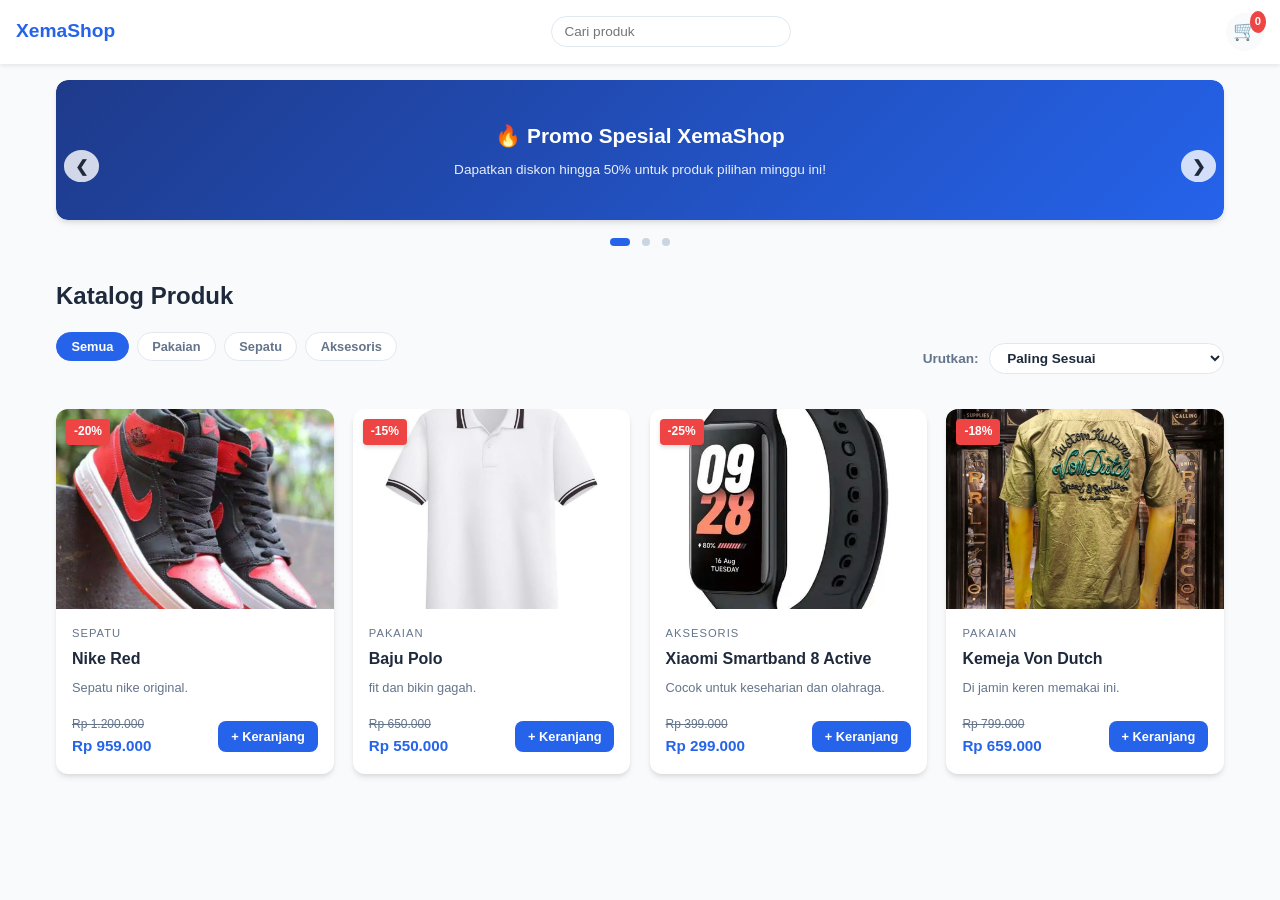
==== checkout/checkout.html @ 9ee4efa6 "fix: kunci max-width select dan form-section mobile" ====
<!DOCTYPE html>
<html lang="id">
<head>
  <meta charset="UTF-8">
  <meta name="viewport" content="width=device-width, initial-scale=1.0">
  <title>Checkout - XemaShop</title>
  <link rel="stylesheet" href="checkout.css?v=99">
</head>
<body>

  <!-- HEADER SIMPLE -->
  <header class="checkout-header">
    <h1 class="logo">XemaShop</h1>
  </header>

  <main class="container">
    
    <!-- TOMBOL KEMBALI DI PINGGIR KIRI -->
    <div style="text-align: left;">
      <a href="../halaman utama/halaman utama.html" class="back-btn">← Kembali ke Beranda</a>
    </div>

    <!-- JUDUL HALAMAN -->
    <h1 class="page-title">Tujuan pengiriman</h1>

    <div class="checkout-container">
      
      <!-- FORM INPUT DATA PEMBELI -->
      <div class="form-section">
        <form id="checkout-form">
          <div class="form-group">
            <label for="nama">Nama Penerima</label>
            <input type="text" id="nama" placeholder="Masukkan nama lengkap" required>
          </div>

          <div class="form-group">
            <label for="phone">Nomor WhatsApp</label>
            <input type="tel" id="phone" placeholder="Contoh: 08123456789" required>
          </div>

          <div class="form-group">
            <label for="alamat">Alamat Pengiriman</label>
            <textarea id="alamat" rows="3" placeholder="Jl. Raya No. 123, Kota, Provinsi" required></textarea>
          </div>

          <!-- INPUT JASA PENGIRIMAN (ONGKIR) -->
          <div class="form-group">
            <label for="courier">Jasa Pengiriman (Ongkir)</label>
            <select id="courier" required>
              <option value="J&T Express|10000">J&T Express (Reguler) - Rp 10.000</option>
              <option value="JNE Reguler|12000">JNE Reguler - Rp 12.000</option>
              <option value="SiCepat Halu|8000">SiCepat Halu (Hemat) - Rp 8.000</option>
              <option value="GoSend Instant|25000">GoSend Instant - Rp 25.000</option>
            </select>
          </div>

          <div class="form-group">
            <label for="payment">Metode Pembayaran</label>
            <select id="payment" required>
              <option value="Transfer Bank (BCA)">Transfer Bank (BCA)</option>
              <option value="Transfer Bank (Mandiri)">Transfer Bank (Mandiri)</option>
              <option value="E-Wallet (Gopay/OVO/Dana)">E-Wallet (Gopay/OVO/Dana)</option>
              <option value="COD (Bayar di Tempat)">COD (Bayar di Tempat)</option>
            </select>
          </div>

          <button type="submit" class="checkout-btn">Konfirmasi & Bayar Sekarang</button>
        </form>
      </div>

      <!-- RINGKASAN PESANAN -->
      <div class="summary-section">
        <h2>Ringkasan Pesanan</h2>
        <div id="checkout-items-list">
          <!-- Disuntikkan JS -->
        </div>

        <!-- INPUT KODE VOUCHER -->
        <div style="margin-top: 1rem;">
          <label style="display: block; font-size: 0.85rem; font-weight: 600; color: #1e293b; margin-bottom: 0.35rem;">Kode Promo / Voucher</label>
          <div style="display: flex; gap: 0.5rem;">
            <input type="text" id="voucher-input" placeholder="Masukkan kode" style="flex: 1; padding: 0.5rem 0.75rem; border: 1px solid #e2e8f0; border-radius: 8px; font-size: 0.85rem; outline: none; background: #f8fafc;">
            <button type="button" id="apply-voucher-btn" style="padding: 0.5rem 0.9rem; background-color: #2563eb; color: white; border: none; border-radius: 8px; font-weight: 600; font-size: 0.85rem; cursor: pointer;">Gunakan</button>
          </div>
          <p id="voucher-message" style="font-size: 0.8rem; margin-top: 0.3rem; display: none;"></p>
        </div>
        
        <hr class="summary-divider">

        <!-- RINCIAN HARGA TRANSPARAN -->
        <div style="display: flex; justify-content: space-between; margin-bottom: 0.4rem; font-size: 0.9rem; color: #64748b;">
          <span>Subtotal Produk:</span>
          <span id="checkout-subtotal">Rp 0</span>
        </div>

        <div style="display: flex; justify-content: space-between; margin-bottom: 0.4rem; font-size: 0.9rem; color: #64748b;">
          <span id="courier-label-display">Ongkir Pengiriman:</span>
          <span id="checkout-ongkir">Rp 0</span>
        </div>

        <!-- BARIS DISKON VOUCHER -->
        <div id="discount-row" style="display: none; justify-content: space-between; margin-bottom: 0.8rem; font-size: 0.9rem; color: #10b981; font-weight: 600;">
          <span>Diskon Voucher:</span>
          <span id="checkout-discount">-Rp 0</span>
        </div>

        <hr class="summary-divider" style="margin-top: 0;">

        <div class="summary-total">
          <span>Total Pembayaran:</span>
          <span id="checkout-total-price" class="total-amount">Rp 0</span>
        </div>
      </div>

    </div>
  </main>

  <!-- MODAL RECEIPT / NOTA -->
  <div class="modal-overlay" id="receipt-modal">
    <div class="receipt-card">
      <h2>Transaksi Berhasil!</h2>
      <p style="color: #64748b; font-size: 0.88rem; margin-bottom: 1rem;">Terima kasih telah berbelanja di <strong>XemaShop</strong>.</p>
      
      <div id="receipt-details" style="text-align: left; background: #f8fafc; padding: 1rem; border-radius: 8px; margin-bottom: 1rem; font-size: 0.85rem;">
        <!-- Detail Nota Disuntikkan via JS -->
      </div>
      
      <a id="wa-btn" href="#" target="_blank" class="checkout-btn" style="display: block; text-decoration: none; background-color: #25d366; margin-bottom: 0.6rem; text-align: center;">
        Konfirmasi via WhatsApp
      </a>

      <button class="checkout-btn" style="background-color: #64748b; width: 100%;" onclick="finishOrder()">Kembali ke Halaman Utama</button>
    </div>
  </div>

  <script src="checkout.js"></script>
</body>
</html>
---- checkout/checkout.css ----
/* ======================================================
   STYLESHEET CHECKOUT (FIX MOBILE LAYOUT 100% PRESISI)
   ====================================================== */

* {
  margin: 0;
  padding: 0;
  box-sizing: border-box;
  font-family: 'Segoe UI', Tahoma, Geneva, Verdana, sans-serif;
}

:root {
  --primary-color: #2563eb;
  --primary-hover: #1d4ed8;
  --bg-color: #f8fafc;
  --card-bg: #ffffff;
  --text-dark: #1e293b;
  --text-muted: #64748b;
  --accent-red: #ef4444;
  --accent-green: #10b981;
  --border-color: #e2e8f0;
  --shadow: 0 4px 6px -1px rgba(0, 0, 0, 0.1), 0 2px 4px -1px rgba(0, 0, 0, 0.06);
  --shadow-hover: 0 10px 15px -3px rgba(0, 0, 0, 0.1), 0 4px 6px -2px rgba(0, 0, 0, 0.05);
}

html, body {
  width: 100%;
  max-width: 100%;
  overflow-x: hidden; /* Mencegah layar HP bergeser ke kanan */
}

body {
  background-color: var(--bg-color);
  color: var(--text-dark);
  line-height: 1.6;
  min-height: 100vh;
}

/* HEADER CHECKOUT */
.checkout-header {
  position: sticky;
  top: 0;
  background-color: var(--card-bg);
  box-shadow: 0 2px 4px rgba(0,0,0,0.08);
  display: flex;
  justify-content: space-between;
  align-items: center;
  padding: 0.8rem 1rem;
  z-index: 100;
  width: 100%;
}

.logo {
  color: var(--primary-color);
  font-size: 1.3rem;
  font-weight: 700;
  letter-spacing: -0.5px;
}

/* MAIN CONTAINER (PRESISI DITENGAHKAN) */
.container {
  width: 100%;
  max-width: 1000px;
  margin: 1rem auto;
  padding: 0 0.8rem;
}

.page-title {
  text-align: center;
  margin: 0.8rem 0 1rem 0;
  font-size: 1.4rem;
  font-weight: 700;
  color: var(--text-dark);
}

/* GRID CONTAINER CHECKOUT */
.checkout-container {
  width: 100%;
  margin: 0 auto;
  display: grid;
  grid-template-columns: 1fr 360px;
  gap: 1.2rem;
}

.form-section,
.summary-section {
  background-color: var(--card-bg);
  border-radius: 12px;
  padding: 1.2rem;
  box-shadow: var(--shadow);
  border: 1px solid var(--border-color);
  width: 100%;
  box-sizing: border-box;
}

.form-section h2,
.summary-section h2 {
  font-size: 1.1rem;
  font-weight: 600;
  color: var(--text-dark);
  margin-bottom: 1rem;
}

.form-group {
  margin-bottom: 0.9rem;
  width: 100%;
}

.form-group label {
  display: block;
  font-size: 0.85rem;
  font-weight: 600;
  color: var(--text-dark);
  margin-bottom: 0.3rem;
}

/* PAKSA ELEMEN INPUT & SELECT AGAR TIDAK MELUAP OUTSIDE HP */
.form-group input,
.form-group textarea,
.form-group select {
  width: 100% !important;
  max-width: 100% !important;
  box-sizing: border-box !important;
  padding: 0.6rem 0.75rem;
  background-color: var(--bg-color);
  border: 1px solid var(--border-color);
  border-radius: 8px;
  font-size: 0.85rem;
  outline: none;
  color: var(--text-dark);
  transition: all 0.2s ease;
  text-overflow: ellipsis; /* Teks select panjang akan dipotong (...) jika penuh */
}

.form-group input:focus,
.form-group textarea:focus,
.form-group select:focus {
  border-color: var(--primary-color);
  background-color: var(--card-bg);
  box-shadow: 0 0 0 3px rgba(37, 99, 235, 0.15);
}

/* TOMBOL CHECKOUT HIJAU */
.checkout-btn {
  width: 100%;
  background-color: var(--accent-green);
  color: white;
  border: none;
  padding: 0.8rem;
  border-radius: 8px;
  font-weight: bold;
  font-size: 0.95rem;
  cursor: pointer;
  transition: background-color 0.2s ease;
  margin-top: 0.5rem;
}

.checkout-btn:hover {
  background-color: #059669;
}

/* ITEM RINGKASAN BELANJA */
.summary-item {
  display: flex;
  align-items: center;
  gap: 0.8rem;
  padding: 0.6rem 0;
}

.summary-img {
  width: 50px;
  height: 50px;
  object-fit: cover;
  border-radius: 8px;
  border: 1px solid var(--border-color);
}

.summary-info {
  flex-grow: 1;
}

.summary-title {
  font-size: 0.88rem;
  font-weight: 600;
  color: var(--text-dark);
}

.summary-qty {
  font-size: 0.78rem;
  color: var(--text-muted);
}

.summary-price {
  font-size: 0.88rem;
  font-weight: 700;
  color: var(--primary-color);
}

.summary-divider {
  margin: 0.8rem 0;
  border: none;
  border-top: 1px solid var(--border-color);
}

.summary-total {
  display: flex;
  justify-content: space-between;
  align-items: center;
  font-size: 1rem;
  color: var(--text-dark);
}

.total-amount {
  font-weight: 700;
  color: var(--primary-color);
}

/* TOMBOL KEMBALI */
.back-btn {
  display: inline-block;
  padding: 0.35rem 0.85rem;
  background-color: var(--card-bg);
  color: var(--text-muted);
  text-decoration: none;
  font-size: 0.8rem;
  font-weight: 600;
  border-radius: 20px;
  border: 1px solid var(--border-color);
  transition: all 0.2s ease;
}

.back-btn:hover {
  background-color: var(--bg-color);
  color: var(--primary-color);
}

/* MODAL RECEIPT / NOTA */
.modal-overlay {
  position: fixed;
  top: 0;
  left: 0;
  width: 100vw;
  height: 100vh;
  background-color: rgba(0, 0, 0, 0.5);
  display: none;
  justify-content: center;
  align-items: center;
  z-index: 200;
  padding: 1rem;
}

.modal-overlay.active {
  display: flex;
}

.receipt-card {
  background: var(--card-bg);
  padding: 1.2rem;
  border-radius: 12px;
  max-width: 420px;
  width: 95%;
  max-height: 90vh;
  overflow-y: auto;
  text-align: center;
  box-shadow: var(--shadow-hover);
}

/* MEDIA QUERIES KHUSUS KHUSUS MOBILE LAYAR SEMPIT (< 768px) */
@media (max-width: 768px) {
  .container {
    padding: 0 0.5rem !important;
  }

  .checkout-container {
    grid-template-columns: 1fr !important; /* Wajib 1 kolom tunggal di HP */
    gap: 1rem;
  }

  .form-section,
  .summary-section {
    padding: 0.9rem !important;
  }
}
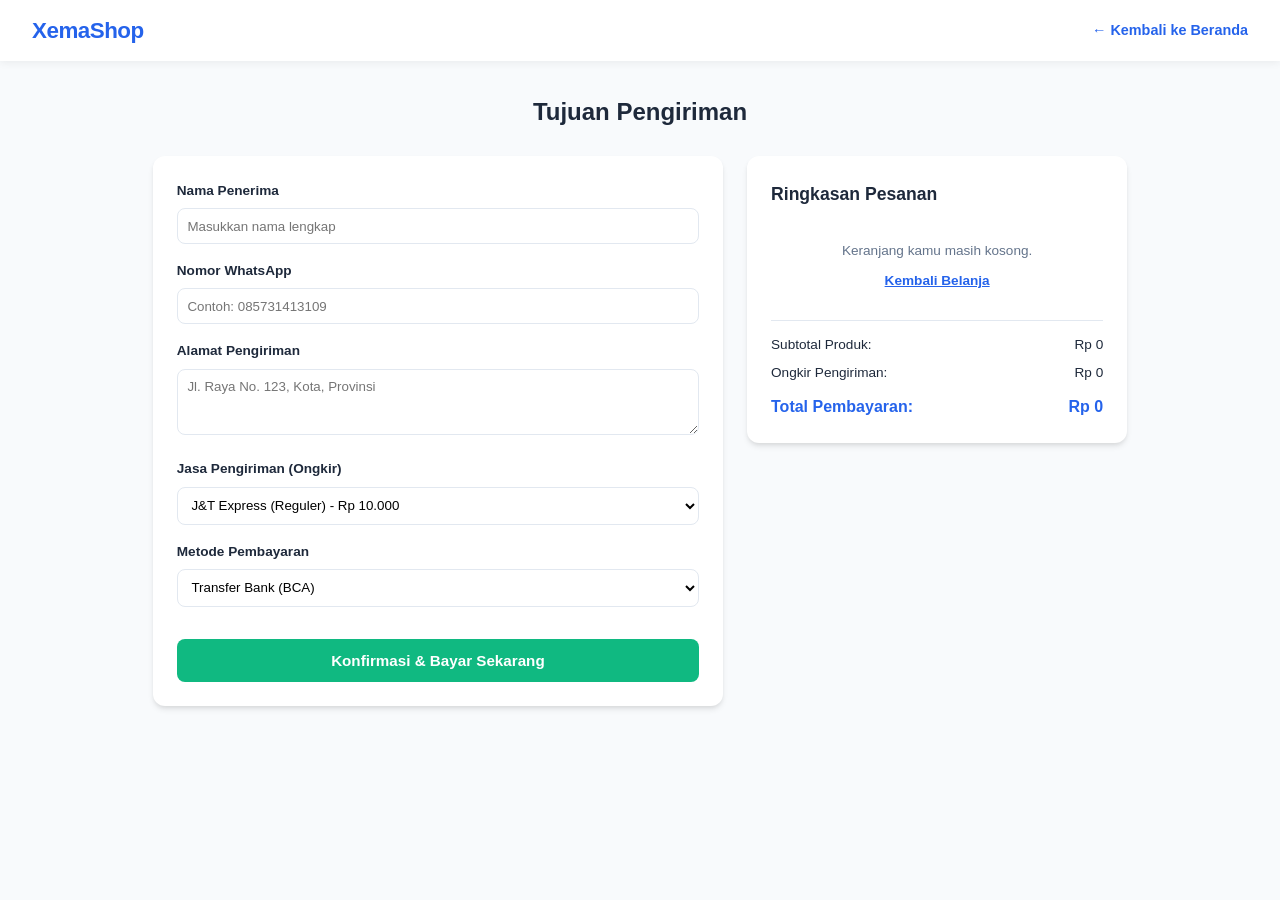
==== commit 1a6872ce: "Fix: integrasi ringkasan pesanan dan gambar produk di checkout" ====
--- a/checkout/checkout.html
+++ b/checkout/checkout.html
@@ -1,138 +1,112 @@
 <!DOCTYPE html>
 <html lang="id">
 <head>
-  <meta charset="UTF-8">
-  <meta name="viewport" content="width=device-width, initial-scale=1.0">
-  <title>Checkout - XemaShop</title>
-  <link rel="stylesheet" href="checkout.css?v=99">
+    <meta charset="UTF-8">
+    <meta name="viewport" content="width=device-width, initial-scale=1.0">
+    <title>Checkout - XemaShop</title>
+    <link rel="stylesheet" href="../halaman utama/halaman-utama.css?v=9999">
+    <link rel="stylesheet" href="checkout.css?v=9999">
 </head>
 <body>
 
-  <!-- HEADER SIMPLE -->
-  <header class="checkout-header">
-    <h1 class="logo">XemaShop</h1>
-  </header>
+    <header class="navbar">
+        <div class="logo">
+            <h2>XemaShop</h2>
+        </div>
+        <a href="../halaman utama/halaman utama.html" style="text-decoration: none; color: var(--primary-color); font-weight: 600; font-size: 0.9rem;">
+            ← Kembali ke Beranda
+        </a>
+    </header>
 
-  <main class="container">
-    
-    <!-- TOMBOL KEMBALI DI PINGGIR KIRI -->
-    <div style="text-align: left;">
-      <a href="../halaman utama/halaman utama.html" class="back-btn">← Kembali ke Beranda</a>
+    <main class="container" style="max-width: 1000px; margin: 2rem auto;">
+        <h2 style="text-align: center; margin-bottom: 1.5rem; color: var(--text-dark);">Tujuan Pengiriman</h2>
+
+        <div style="display: grid; grid-template-columns: 1.2fr 0.8fr; gap: 1.5rem; align-items: start;">
+            
+            <!-- FORM PENGIRIMAN -->
+            <div style="background: var(--card-bg); padding: 1.5rem; border-radius: 12px; box-shadow: var(--shadow);">
+                <form id="checkout-form">
+                    <div style="margin-bottom: 1rem;">
+                        <label style="display: block; font-size: 0.85rem; font-weight: 600; margin-bottom: 0.4rem;">Nama Penerima</label>
+                        <input type="text" id="input-name" placeholder="Masukkan nama lengkap" required style="width: 100%; padding: 0.6rem; border: 1px solid var(--border-color); border-radius: 8px;">
+                    </div>
+
+                    <div style="margin-bottom: 1rem;">
+                        <label style="display: block; font-size: 0.85rem; font-weight: 600; margin-bottom: 0.4rem;">Nomor WhatsApp</label>
+                        <input type="tel" id="input-phone" placeholder="Contoh: 085731413109" required style="width: 100%; padding: 0.6rem; border: 1px solid var(--border-color); border-radius: 8px;">
+                    </div>
+
+                    <div style="margin-bottom: 1rem;">
+                        <label style="display: block; font-size: 0.85rem; font-weight: 600; margin-bottom: 0.4rem;">Alamat Pengiriman</label>
+                        <textarea id="input-address" rows="3" placeholder="Jl. Raya No. 123, Kota, Provinsi" required style="width: 100%; padding: 0.6rem; border: 1px solid var(--border-color); border-radius: 8px; resize: vertical;"></textarea>
+                    </div>
+
+                    <div style="margin-bottom: 1rem;">
+                        <label style="display: block; font-size: 0.85rem; font-weight: 600; margin-bottom: 0.4rem;">Jasa Pengiriman (Ongkir)</label>
+                        <select id="shipping-select" style="width: 100%; padding: 0.6rem; border: 1px solid var(--border-color); border-radius: 8px; background: var(--card-bg);">
+                            <option value="10000">J&T Express (Reguler) - Rp 10.000</option>
+                            <option value="15000">JNE Yes (Kilat) - Rp 15.000</option>
+                            <option value="20000">SiCepat BEST - Rp 20.000</option>
+                        </select>
+                    </div>
+
+                    <div style="margin-bottom: 1.5rem;">
+                        <label style="display: block; font-size: 0.85rem; font-weight: 600; margin-bottom: 0.4rem;">Metode Pembayaran</label>
+                        <select id="payment-select" style="width: 100%; padding: 0.6rem; border: 1px solid var(--border-color); border-radius: 8px; background: var(--card-bg);">
+                            <option value="Transfer Bank (BCA)">Transfer Bank (BCA)</option>
+                            <option value="Transfer Bank (Mandiri)">Transfer Bank (Mandiri)</option>
+                            <option value="E-Wallet (Gopay/OVO/Dana)">E-Wallet (Gopay/OVO/Dana)</option>
+                            <option value="COD (Bayar di Tempat)">COD (Bayar di Tempat)</option>
+                        </select>
+                    </div>
+
+                    <button type="submit" class="checkout-btn" style="width: 100%; padding: 0.8rem; background-color: var(--accent-green); color: white; border: none; border-radius: 8px; font-weight: bold; cursor: pointer;">
+                        Konfirmasi & Bayar Sekarang
+                    </button>
+                </form>
+            </div>
+
+            <!-- RINGKASAN PESANAN -->
+            <div style="background: var(--card-bg); padding: 1.5rem; border-radius: 12px; box-shadow: var(--shadow);">
+                <h3 style="font-size: 1.1rem; margin-bottom: 1rem; color: var(--text-dark);">Ringkasan Pesanan</h3>
+                
+                <!-- TEMPAT ITEM DITERBITKAN DARI JS -->
+                <div id="checkout-items-container"></div>
+
+                <div style="border-top: 1px solid var(--border-color); padding-top: 0.8rem; margin-top: 0.8rem;">
+                    <div style="display: flex; justify-content: space-between; font-size: 0.85rem; margin-bottom: 0.4rem;">
+                        <span>Subtotal Produk:</span>
+                        <span id="checkout-subtotal">Rp 0</span>
+                    </div>
+                    <div style="display: flex; justify-content: space-between; font-size: 0.85rem; margin-bottom: 0.4rem;">
+                        <span>Ongkir Pengiriman:</span>
+                        <span id="checkout-shipping-cost">Rp 10.000</span>
+                    </div>
+                    <div style="display: flex; justify-content: space-between; font-size: 1rem; font-weight: bold; color: var(--primary-color); margin-top: 0.6rem;">
+                        <span>Total Pembayaran:</span>
+                        <span id="checkout-total-payment">Rp 0</span>
+                    </div>
+                </div>
+            </div>
+
+        </div>
+    </main>
+
+    <!-- MODAL POP-UP NOTA / INVOICE -->
+    <div class="modal-overlay" id="invoice-modal">
+        <div class="product-detail-card" style="max-width: 450px;">
+            <div id="invoice-content"></div>
+            <div style="display: flex; flex-direction: column; gap: 0.6rem; margin-top: 1rem;">
+                <button id="confirm-wa-btn" style="background: #25d366; color: white; border: none; padding: 0.7rem; border-radius: 8px; font-weight: bold; cursor: pointer;">
+                    💬 Konfirmasi via WhatsApp
+                </button>
+                <button id="back-to-home-btn" style="background: var(--text-muted); color: white; border: none; padding: 0.7rem; border-radius: 8px; font-weight: bold; cursor: pointer;">
+                    Kembali ke Halaman Utama
+                </button>
+            </div>
+        </div>
     </div>
 
-    <!-- JUDUL HALAMAN -->
-    <h1 class="page-title">Tujuan pengiriman</h1>
-
-    <div class="checkout-container">
-      
-      <!-- FORM INPUT DATA PEMBELI -->
-      <div class="form-section">
-        <form id="checkout-form">
-          <div class="form-group">
-            <label for="nama">Nama Penerima</label>
-            <input type="text" id="nama" placeholder="Masukkan nama lengkap" required>
-          </div>
-
-          <div class="form-group">
-            <label for="phone">Nomor WhatsApp</label>
-            <input type="tel" id="phone" placeholder="Contoh: 08123456789" required>
-          </div>
-
-          <div class="form-group">
-            <label for="alamat">Alamat Pengiriman</label>
-            <textarea id="alamat" rows="3" placeholder="Jl. Raya No. 123, Kota, Provinsi" required></textarea>
-          </div>
-
-          <!-- INPUT JASA PENGIRIMAN (ONGKIR) -->
-          <div class="form-group">
-            <label for="courier">Jasa Pengiriman (Ongkir)</label>
-            <select id="courier" required>
-              <option value="J&T Express|10000">J&T Express (Reguler) - Rp 10.000</option>
-              <option value="JNE Reguler|12000">JNE Reguler - Rp 12.000</option>
-              <option value="SiCepat Halu|8000">SiCepat Halu (Hemat) - Rp 8.000</option>
-              <option value="GoSend Instant|25000">GoSend Instant - Rp 25.000</option>
-            </select>
-          </div>
-
-          <div class="form-group">
-            <label for="payment">Metode Pembayaran</label>
-            <select id="payment" required>
-              <option value="Transfer Bank (BCA)">Transfer Bank (BCA)</option>
-              <option value="Transfer Bank (Mandiri)">Transfer Bank (Mandiri)</option>
-              <option value="E-Wallet (Gopay/OVO/Dana)">E-Wallet (Gopay/OVO/Dana)</option>
-              <option value="COD (Bayar di Tempat)">COD (Bayar di Tempat)</option>
-            </select>
-          </div>
-
-          <button type="submit" class="checkout-btn">Konfirmasi & Bayar Sekarang</button>
-        </form>
-      </div>
-
-      <!-- RINGKASAN PESANAN -->
-      <div class="summary-section">
-        <h2>Ringkasan Pesanan</h2>
-        <div id="checkout-items-list">
-          <!-- Disuntikkan JS -->
-        </div>
-
-        <!-- INPUT KODE VOUCHER -->
-        <div style="margin-top: 1rem;">
-          <label style="display: block; font-size: 0.85rem; font-weight: 600; color: #1e293b; margin-bottom: 0.35rem;">Kode Promo / Voucher</label>
-          <div style="display: flex; gap: 0.5rem;">
-            <input type="text" id="voucher-input" placeholder="Masukkan kode" style="flex: 1; padding: 0.5rem 0.75rem; border: 1px solid #e2e8f0; border-radius: 8px; font-size: 0.85rem; outline: none; background: #f8fafc;">
-            <button type="button" id="apply-voucher-btn" style="padding: 0.5rem 0.9rem; background-color: #2563eb; color: white; border: none; border-radius: 8px; font-weight: 600; font-size: 0.85rem; cursor: pointer;">Gunakan</button>
-          </div>
-          <p id="voucher-message" style="font-size: 0.8rem; margin-top: 0.3rem; display: none;"></p>
-        </div>
-        
-        <hr class="summary-divider">
-
-        <!-- RINCIAN HARGA TRANSPARAN -->
-        <div style="display: flex; justify-content: space-between; margin-bottom: 0.4rem; font-size: 0.9rem; color: #64748b;">
-          <span>Subtotal Produk:</span>
-          <span id="checkout-subtotal">Rp 0</span>
-        </div>
-
-        <div style="display: flex; justify-content: space-between; margin-bottom: 0.4rem; font-size: 0.9rem; color: #64748b;">
-          <span id="courier-label-display">Ongkir Pengiriman:</span>
-          <span id="checkout-ongkir">Rp 0</span>
-        </div>
-
-        <!-- BARIS DISKON VOUCHER -->
-        <div id="discount-row" style="display: none; justify-content: space-between; margin-bottom: 0.8rem; font-size: 0.9rem; color: #10b981; font-weight: 600;">
-          <span>Diskon Voucher:</span>
-          <span id="checkout-discount">-Rp 0</span>
-        </div>
-
-        <hr class="summary-divider" style="margin-top: 0;">
-
-        <div class="summary-total">
-          <span>Total Pembayaran:</span>
-          <span id="checkout-total-price" class="total-amount">Rp 0</span>
-        </div>
-      </div>
-
-    </div>
-  </main>
-
-  <!-- MODAL RECEIPT / NOTA -->
-  <div class="modal-overlay" id="receipt-modal">
-    <div class="receipt-card">
-      <h2>Transaksi Berhasil!</h2>
-      <p style="color: #64748b; font-size: 0.88rem; margin-bottom: 1rem;">Terima kasih telah berbelanja di <strong>XemaShop</strong>.</p>
-      
-      <div id="receipt-details" style="text-align: left; background: #f8fafc; padding: 1rem; border-radius: 8px; margin-bottom: 1rem; font-size: 0.85rem;">
-        <!-- Detail Nota Disuntikkan via JS -->
-      </div>
-      
-      <a id="wa-btn" href="#" target="_blank" class="checkout-btn" style="display: block; text-decoration: none; background-color: #25d366; margin-bottom: 0.6rem; text-align: center;">
-        Konfirmasi via WhatsApp
-      </a>
-
-      <button class="checkout-btn" style="background-color: #64748b; width: 100%;" onclick="finishOrder()">Kembali ke Halaman Utama</button>
-    </div>
-  </div>
-
-  <script src="checkout.js"></script>
+    <script src="checkout.js?v=9999"></script>
 </body>
 </html>
--- a/halaman utama/halaman-utama.css
+++ b/halaman utama/halaman-utama.css
@@ -0,0 +1,835 @@
+* {
+  margin: 0;
+  padding: 0;
+  box-sizing: border-box;
+  font-family: 'Segoe UI', Tahoma, Geneva, Verdana, sans-serif;
+}
+
+:root {
+  --primary-color: #2563eb;
+  --primary-hover: #1d4ed8;
+  --bg-color: #f8fafc;
+  --card-bg: #ffffff;
+  --text-dark: #1e293b;
+  --text-muted: #64748b;
+  --accent-red: #ef4444;
+  --accent-green: #10b981;
+  --border-color: #e2e8f0;
+  --shadow: 0 4px 6px -1px rgba(0, 0, 0, 0.1), 0 2px 4px -1px rgba(0, 0, 0, 0.06);
+  --shadow-hover: 0 10px 15px -3px rgba(0, 0, 0, 0.1), 0 4px 6px -2px rgba(0, 0, 0, 0.05);
+}
+
+body.dark-mode {
+  --bg-color: #0f172a;
+  --card-bg: #1e293b;
+  --text-dark: #f8fafc;
+  --text-muted: #94a3b8;
+  --border-color: #334155;
+  --shadow: 0 4px 6px -1px rgba(0, 0, 0, 0.4);
+  --shadow-hover: 0 10px 15px -3px rgba(0, 0, 0, 0.5);
+}
+
+body {
+  background-color: var(--bg-color);
+  color: var(--text-dark);
+  line-height: 1.6;
+  transition: background-color 0.3s ease, color 0.3s ease;
+}
+
+body.dark-mode select,
+body.dark-mode input,
+body.dark-mode textarea {
+  color: var(--text-dark);
+  background-color: #1e293b;
+  border-color: var(--border-color);
+}
+
+/* ==========================================
+   NAVBAR HEADER RAPI & PRESISI
+   ========================================== */
+.navbar {
+  position: sticky;
+  top: 0;
+  background-color: var(--card-bg);
+  box-shadow: 0 2px 8px rgba(0, 0, 0, 0.06);
+  display: flex;
+  justify-content: space-between;
+  align-items: center;
+  padding: 0.8rem 2rem;
+  z-index: 100;
+  gap: 1.5rem;
+}
+
+.logo h2 {
+  color: var(--primary-color);
+  font-weight: 800;
+  font-size: 1.4rem;
+  letter-spacing: -0.5px;
+  white-space: nowrap;
+}
+
+.search-box {
+  flex: 1;
+  max-width: 450px;
+  margin: 0 auto;
+}
+
+.search-box input {
+  width: 100%;
+  padding: 0.6rem 1.2rem;
+  border: 1px solid var(--border-color);
+  border-radius: 25px;
+  outline: none;
+  font-size: 0.85rem;
+  transition: all 0.2s ease;
+  background-color: var(--bg-color);
+}
+
+.search-box input:focus {
+  border-color: var(--primary-color);
+  box-shadow: 0 0 0 3px rgba(37, 99, 235, 0.15);
+  background-color: var(--card-bg);
+}
+
+.cart-icon {
+  position: relative;
+  font-size: 1.1rem;
+  cursor: pointer;
+  padding: 0.4rem;
+  background: var(--bg-color);
+  border: 1px solid var(--border-color);
+  border-radius: 50%;
+  display: flex;
+  align-items: center;
+  justify-content: center;
+  width: 40px;
+  height: 40px;
+  flex-shrink: 0;
+  transition: transform 0.2s ease, background 0.2s ease;
+}
+
+.cart-icon:hover {
+  transform: translateY(-2px);
+  background: var(--border-color);
+}
+
+#cart-count, #wishlist-count {
+  position: absolute;
+  top: -2px;
+  right: -2px;
+  background-color: var(--accent-red);
+  color: white;
+  font-size: 0.7rem;
+  font-weight: bold;
+  padding: 2px 5px;
+  border-radius: 50%;
+}
+
+/* ==========================================
+   CONTAINER & KATALOG PRODUK
+   ========================================== */
+.container {
+  max-width: 1200px;
+  margin: 1.5rem auto;
+  padding: 0 1rem;
+}
+
+.page-title {
+  margin-bottom: 1rem;
+  font-size: 1.4rem;
+  color: var(--text-dark);
+}
+
+.product-grid {
+  display: grid;
+  grid-template-columns: repeat(auto-fill, minmax(220px, 1fr));
+  gap: 1.2rem;
+}
+
+.product-cart {
+  background-color: var(--card-bg);
+  border-radius: 12px;
+  overflow: hidden;
+  box-shadow: var(--shadow);
+  display: flex;
+  flex-direction: column;
+  transition: transform 0.2s ease, box-shadow 0.2s ease;
+}
+
+.product-cart:hover {
+  transform: translateY(-4px);
+  box-shadow: var(--shadow-hover);
+}
+
+.product-image-wrapper {
+  position: relative;
+  width: 100%;
+  height: 200px;
+  background-color: #f8fafc;
+  overflow: hidden;
+}
+
+.product-image {
+  width: 100%;
+  height: 100%;
+  object-fit: contain;
+  object-position: center;
+  padding: 0.5rem;
+}
+
+.discount-badge {
+  position: absolute;
+  top: 10px;
+  left: 10px;
+  background-color: #ef4444;
+  color: #ffffff;
+  font-size: 0.75rem;
+  font-weight: 700;
+  padding: 4px 8px;
+  border-radius: 6px;
+  z-index: 5;
+  box-shadow: 0 2px 5px rgba(239, 68, 68, 0.4);
+}
+
+.wishlist-heart-btn {
+  position: absolute;
+  top: 10px;
+  right: 10px;
+  background: rgba(255, 255, 255, 0.9);
+  border: none;
+  border-radius: 50%;
+  width: 32px;
+  height: 32px;
+  font-size: 1rem;
+  display: flex;
+  align-items: center;
+  justify-content: center;
+  cursor: pointer;
+  z-index: 5;
+  box-shadow: 0 2px 5px rgba(0,0,0,0.1);
+}
+
+.product-info {
+  padding: 0.9rem;
+  display: flex;
+  flex-direction: column;
+  flex-grow: 1;
+}
+
+.product-category {
+  font-size: 0.7rem;
+  color: var(--text-muted);
+  text-transform: uppercase;
+  letter-spacing: 0.5px;
+}
+
+.product-title {
+  font-size: 0.95rem;
+  font-weight: 600;
+  margin-bottom: 0.3rem;
+}
+
+.product-description {
+  font-size: 0.8rem;
+  color: var(--text-muted);
+  margin-bottom: 0.8rem;
+  display: -webkit-box;
+  -webkit-line-clamp: 2;
+  line-clamp: 2;
+  -webkit-box-orient: vertical;
+  overflow: hidden;
+}
+
+.product-bottom {
+  display: flex;
+  justify-content: space-between;
+  align-items: flex-end;
+  margin-top: auto;
+  gap: 0.5rem;
+}
+
+.product-price-container {
+  display: flex;
+  flex-direction: column;
+  justify-content: flex-end;
+  min-height: 38px;
+}
+
+.discount-price {
+  font-size: 0.95rem;
+  font-weight: 700;
+  color: var(--primary-color);
+  line-height: 1.2;
+}
+
+.original-price {
+  font-size: 0.75rem;
+  color: var(--text-muted);
+  text-decoration: line-through; 
+  line-height: 1.2;
+}
+
+.add-to-cart-btn {
+  background-color: var(--primary-color);
+  color: white;
+  border: none;
+  padding: 0.5rem 0.8rem;
+  border-radius: 8px;
+  cursor: pointer;
+  font-weight: 600;
+  font-size: 0.8rem;
+  height: fit-content;
+  align-self: flex-end;
+}
+
+.add-to-cart-btn:hover {
+  background-color: var(--primary-hover);
+}
+
+.product-rating {
+  display: flex;
+  align-items: center;
+  gap: 0.3rem;
+  font-size: 0.8rem;
+  margin-bottom: 0.3rem;
+}
+
+.rating-stars { color: #f59e0b; }
+.rating-count { color: var(--text-muted); font-size: 0.75rem; }
+
+/* ==========================================
+   BANNER CAROUSEL PROMO
+   ========================================== */
+.carousel-container {
+  max-width: 1200px;
+  margin: 1rem auto 0 auto;
+  padding: 0 1rem;
+  position: relative;
+}
+
+.carousel-slide {
+  display: none;
+  border-radius: 12px;
+  overflow: hidden;
+  box-shadow: var(--shadow);
+}
+
+.banner-content {
+  padding: 2.2rem 3rem;
+  color: white;
+  text-align: center;
+  border-radius: 12px;
+  display: flex;
+  flex-direction: column;
+  justify-content: center;
+  align-items: center;
+  min-height: 150px;
+}
+
+.banner-1 { background: linear-gradient(135deg, #1e3a8a 0%, #2563eb 100%); }
+.banner-2 { background: linear-gradient(135deg, #059669 0%, #10b981 100%); }
+.banner-3 { background: linear-gradient(135deg, #7c3aed 0%, #a855f7 100%); }
+
+.prev-slide, .next-slide {
+  position: absolute;
+  top: 50%;
+  transform: translateY(-50%);
+  background: rgba(255, 255, 255, 0.9);
+  color: #1e293b;
+  border: none;
+  width: 36px;
+  height: 36px;
+  border-radius: 50%;
+  display: flex;
+  align-items: center;
+  justify-content: center;
+  cursor: pointer;
+  z-index: 10;
+  box-shadow: 0 4px 10px rgba(0,0,0,0.15);
+  transition: all 0.2s ease;
+}
+
+.prev-slide:hover, .next-slide:hover {
+  background: #ffffff;
+  transform: translateY(-50%) scale(1.1);
+}
+
+.prev-slide { left: 1.5rem; }
+.next-slide { right: 1.5rem; }
+
+.carousel-dots { text-align: center; margin-top: 0.5rem; }
+.dot {
+  cursor: pointer;
+  height: 8px; width: 8px;
+  margin: 0 4px;
+  background-color: #cbd5e1;
+  border-radius: 50%;
+  display: inline-block;
+}
+.dot.active { background-color: var(--primary-color); width: 20px; border-radius: 10px; }
+
+/* ==========================================
+   DRAWER KERANJANG BELANJA
+   ========================================== */
+.cart-overlay {
+  position: fixed;
+  top: 0;
+  left: 0;
+  width: 100vw;
+  height: 100vh;
+  background-color: rgba(0, 0, 0, 0.5); 
+  opacity: 0;
+  visibility: hidden;
+  transition: all 0.3s ease;
+  z-index: 200;
+}
+
+.cart-overlay.active {
+  opacity: 1;
+  visibility: visible;
+}
+
+.cart-drawer {
+  position: fixed;
+  top: 0;
+  right: -420px;
+  width: 380px;
+  max-width: 85vw;
+  height: 100vh; 
+  background-color: var(--card-bg);
+  box-shadow: -4px 0 15px rgba(0,0,0,0.15);
+  display: flex;
+  flex-direction: column;
+  justify-content: space-between;
+  transition: right 0.3s ease;
+  z-index: 201;
+}
+
+.cart-drawer.active {
+  right: 0 !important;
+}
+
+.cart-header {
+  padding: 1.2rem;
+  border-bottom: 1px solid var(--border-color);
+  display: flex;
+  justify-content: space-between;
+  align-items: center;
+}
+
+.close-btn {
+  background: none;
+  border: none;
+  font-size: 1.8rem;
+  cursor: pointer;
+  color: var(--text-muted);
+}
+
+.cart-items {
+  padding: 1rem;
+  flex: 1;
+  overflow-y: auto; 
+}
+
+.empty-cart-msg {
+  text-align: center;
+  color: var(--text-muted);
+  margin-top: 2rem;
+}
+
+.cart-item {
+  display: flex;
+  align-items: center;
+  gap: 0.8rem;
+  margin-bottom: 1rem;
+  padding-bottom: 1rem;
+  border-bottom: 1px solid var(--border-color);
+}
+
+.cart-item img,
+.cart-item-img {
+  width: 65px !important;
+  height: 65px !important;
+  max-width: 65px !important;
+  max-height: 65px !important;
+  object-fit: cover !important;
+  border-radius: 8px !important;
+  flex-shrink: 0 !important;
+}
+
+.cart-item-info { flex-grow: 1; }
+.cart-item-title { font-size: 0.85rem; font-weight: 600; line-height: 1.2; }
+.cart-item-price { font-size: 0.8rem; color: var(--primary-color); font-weight: bold; margin-top: 0.2rem; }
+
+.cart-item-qty {
+  display: flex;
+  align-items: center;
+  gap: 0.4rem;
+  margin-top: 0.3rem;
+}
+
+.qty-btn {
+  background-color: var(--bg-color);
+  border: 1px solid var(--border-color);
+  width: 22px;
+  height: 22px;
+  border-radius: 4px;
+  cursor: pointer;
+  font-weight: bold;
+}
+
+.remove-item-btn {
+  background: none;
+  border: none;
+  color: var(--accent-red);
+  cursor: pointer;
+  font-size: 0.75rem;
+}
+
+.cart-footer {
+  padding: 1.2rem;
+  border-top: 1px solid var(--border-color);
+  background-color: var(--bg-color);
+}
+
+.cart-total {
+  display: flex;
+  justify-content: space-between;
+  font-size: 1rem;
+  margin-bottom: 1rem;
+}
+
+.checkout-btn {
+  width: 100%;
+  background-color: var(--accent-green);
+  color: white;
+  border: none;
+  padding: 0.8rem;
+  border-radius: 8px;
+  font-weight: bold;
+  font-size: 0.95rem;
+  cursor: pointer;
+}
+
+/* ==========================================
+   MODAL & DETAIL PRODUK
+   ========================================== */
+.modal-overlay {
+  position: fixed;
+  top: 0; left: 0;
+  width: 100vw; height: 100vh;
+  background-color: rgba(0, 0, 0, 0.6);
+  backdrop-filter: blur(4px);
+  display: flex;
+  justify-content: center;
+  align-items: center;
+  opacity: 0; visibility: hidden;
+  transition: all 0.3s ease;
+  z-index: 1000;
+  padding: 1rem;
+}
+
+.modal-overlay.active { 
+  opacity: 1; 
+  visibility: visible; 
+}
+
+.product-detail-card {
+  background-color: var(--card-bg);
+  border-radius: 16px;
+  width: 90%;
+  max-width: 650px;
+  max-height: 90vh;
+  overflow-y: auto;
+  overflow-x: hidden;
+  position: relative;
+  padding: 1.5rem;
+  margin: auto;
+}
+
+.product-detail-body {
+  display: grid;
+  grid-template-columns: 1fr 1fr;
+  gap: 1.2rem;
+  align-items: flex-start;
+}
+
+.detail-img-wrapper {
+  position: relative;
+  width: 100%;
+  height: 240px;
+  border-radius: 12px;
+  overflow: hidden;
+  background-color: #f1f5f9;
+}
+
+.detail-img {
+  width: 100% !important;
+  height: 100% !important;
+  object-fit: contain !important;
+  display: block;
+}
+
+.floating-wa-btn {
+  position: fixed;
+  bottom: 20px; right: 20px;
+  width: 50px; height: 50px;
+  background-color: #25d366;
+  color: white;
+  border-radius: 50%;
+  display: flex;
+  align-items: center;
+  justify-content: center;
+  font-size: 1.5rem;
+  text-decoration: none;
+  z-index: 999;
+}
+
+.filter-btn {
+  padding: 0.4rem 0.9rem;
+  background-color: var(--card-bg);
+  color: var(--text-muted);
+  border: 1px solid var(--border-color);
+  border-radius: 20px;
+  font-size: 0.8rem;
+  font-weight: 600;
+  cursor: pointer;
+}
+
+.filter-btn.active {
+  background-color: var(--primary-color);
+  color: white;
+  border-color: var(--primary-color);
+}
+
+/* TOMBOL UKURAN (SIZE SELECTOR) */
+.size-selector {
+  margin: 0.8rem 0;
+}
+
+.size-selector label {
+  display: block;
+  font-size: 0.85rem;
+  font-weight: 600;
+  color: var(--text-dark);
+  margin-bottom: 0.5rem;
+}
+
+.size-options {
+  display: flex !important;
+  flex-wrap: wrap !important;
+  gap: 0.5rem !important;
+}
+
+.size-btn {
+  min-width: 40px;
+  height: 36px;
+  padding: 0 0.6rem;
+  border: 1px solid var(--border-color);
+  background-color: var(--card-bg);
+  color: var(--text-dark);
+  border-radius: 8px;
+  font-size: 0.85rem;
+  font-weight: 600;
+  cursor: pointer;
+  display: inline-flex;
+  align-items: center;
+  justify-content: center;
+  transition: all 0.2s ease;
+}
+
+.size-btn:hover {
+  border-color: var(--primary-color);
+  color: var(--primary-color);
+}
+
+.size-btn.active {
+  border-color: var(--primary-color);
+  background-color: var(--primary-color);
+  color: #ffffff;
+  box-shadow: 0 2px 6px rgba(37, 99, 235, 0.3);
+}
+
+/* ==========================================
+   MODAL RIWAYAT PEMBELIAN & ULASAN
+   ========================================== */
+.history-order-card {
+  background-color: var(--card-bg);
+  border: 1px solid var(--border-color);
+  border-radius: 12px;
+  padding: 1rem;
+  margin-bottom: 1rem;
+  box-shadow: 0 2px 4px rgba(0,0,0,0.05);
+}
+
+.history-order-header {
+  display: flex;
+  justify-content: space-between;
+  border-bottom: 1px solid var(--border-color);
+  padding-bottom: 0.6rem;
+  margin-bottom: 0.8rem;
+  font-size: 0.85rem;
+  color: var(--text-muted);
+}
+
+.history-product-item {
+  display: flex;
+  flex-direction: column;
+  gap: 0.8rem;
+  margin-bottom: 1rem;
+}
+
+.history-product-main {
+  display: flex;
+  gap: 1rem;
+  align-items: flex-start;
+}
+
+.history-product-img {
+  width: 75px !important;
+  height: 75px !important;
+  max-width: 75px !important;
+  max-height: 75px !important;
+  object-fit: cover !important;
+  border-radius: 8px !important;
+  flex-shrink: 0 !important;
+  border: 1px solid var(--border-color);
+}
+
+.star-rating-input span {
+  font-size: 1.3rem;
+  cursor: pointer;
+  filter: grayscale(100%);
+  transition: transform 0.2s, filter 0.2s;
+  display: inline-block;
+  margin-right: 2px;
+}
+
+.star-rating-input span.active {
+  filter: grayscale(0%);
+}
+
+.star-rating-input span:hover {
+  transform: scale(1.2);
+}
+
+.review-form-box {
+  background: var(--bg-color);
+  border: 1px solid var(--border-color);
+  border-radius: 8px;
+  padding: 0.8rem;
+  display: flex;
+  flex-direction: column;
+  gap: 0.6rem;
+  width: 100%;
+  box-sizing: border-box;
+}
+
+.review-textarea {
+  width: 100% !important;
+  min-height: 60px;
+  max-height: 120px;
+  padding: 0.6rem;
+  border: 1px solid var(--border-color);
+  border-radius: 6px;
+  font-size: 0.85rem;
+  resize: vertical;
+  box-sizing: border-box !important;
+}
+
+.review-media-upload {
+  display: flex;
+  align-items: center;
+  flex-wrap: wrap;
+  gap: 0.6rem;
+}
+
+.upload-btn-label {
+  background-color: var(--card-bg);
+  border: 1px solid var(--border-color);
+  padding: 0.4rem 0.7rem;
+  border-radius: 6px;
+  font-size: 0.75rem;
+  font-weight: 600;
+  cursor: pointer;
+  display: inline-flex;
+  align-items: center;
+  gap: 0.3rem;
+  color: var(--text-dark);
+  transition: background 0.2s;
+}
+
+.upload-btn-label:hover {
+  background-color: var(--border-color);
+}
+
+.submit-review-btn {
+  background-color: var(--primary-color);
+  color: #ffffff;
+  border: none;
+  padding: 0.6rem;
+  border-radius: 6px;
+  font-size: 0.85rem;
+  font-weight: 600;
+  cursor: pointer;
+  transition: background-color 0.2s;
+  width: 100%;
+}
+
+.submit-review-btn:hover {
+  background-color: var(--primary-hover);
+}
+
+/* ==========================================
+   ATURAN RESPONSIVE UNTUK HP / MOBILE
+   ========================================== */
+@media screen and (max-width: 650px) {
+  .navbar {
+    flex-wrap: wrap;
+    padding: 0.6rem 0.8rem;
+  }
+
+  .search-box {
+    order: 3;
+    width: 100%;
+    flex: 1 0 100%;
+    max-width: 100%;
+    margin-top: 0.3rem;
+  }
+
+  .banner-content {
+    padding: 1.2rem 2rem;
+    min-height: 110px;
+  }
+
+  .banner-content h2 { font-size: 0.95rem; }
+  .banner-content p { font-size: 0.75rem; }
+
+  .prev-slide { left: 0.5rem; }
+  .next-slide { right: 0.5rem; }
+
+  .product-grid {
+    grid-template-columns: repeat(2, 1fr);
+    gap: 0.8rem;
+  }
+
+  .product-image-wrapper { height: 140px; }
+
+  .add-to-cart-btn {
+    width: 100%;
+    font-size: 0.75rem;
+    padding: 0.4rem;
+  }
+
+  .product-bottom {
+    flex-direction: column;
+    align-items: flex-start;
+  }
+
+  .product-detail-body {
+    grid-template-columns: 1fr;
+    gap: 0.8rem;
+  }
+
+  .detail-img-wrapper { height: 180px; }
+}
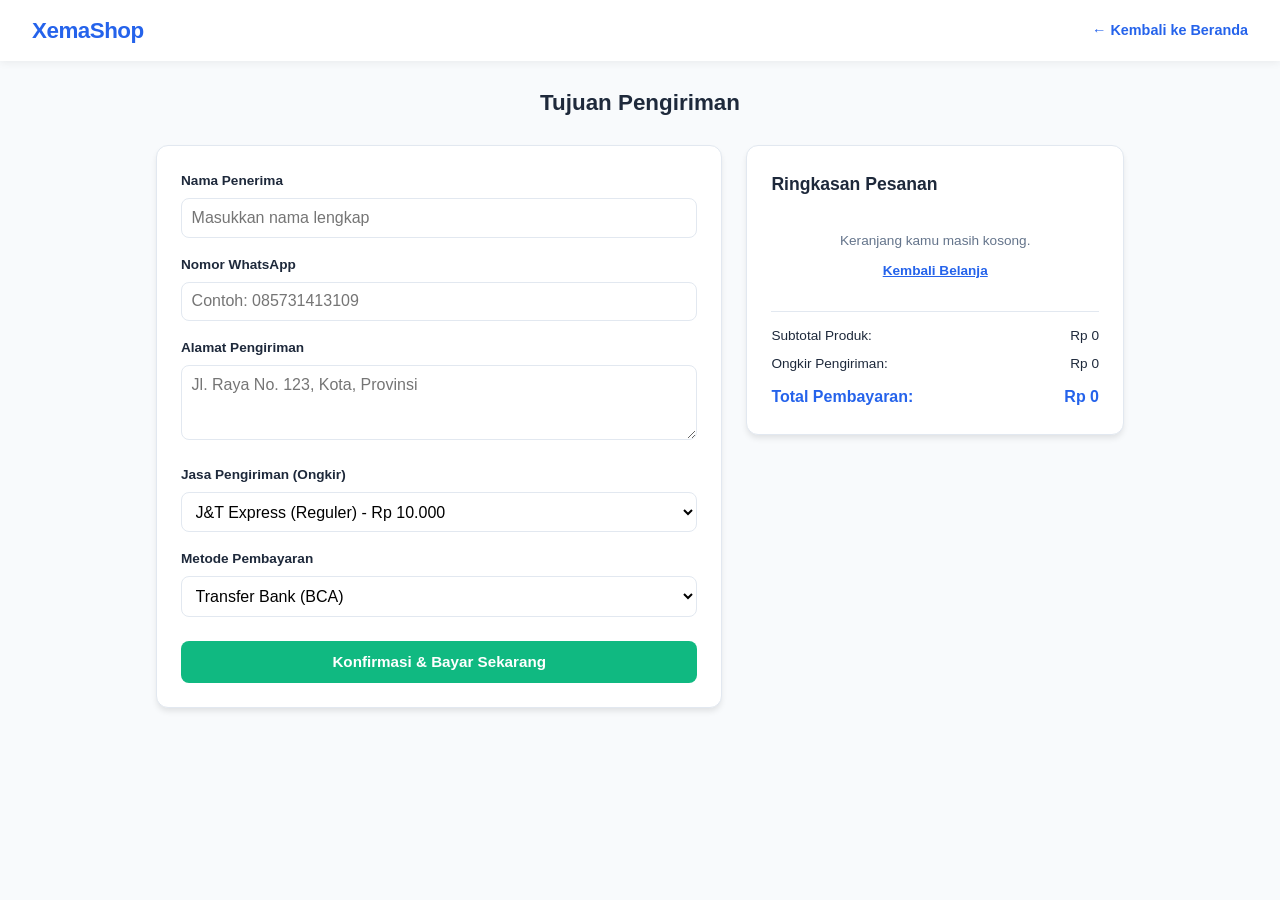
==== commit c6473b54: "Fix: replace hardcoded inline grid style with CSS class" ====
--- a/checkout/checkout.html
+++ b/checkout/checkout.html
@@ -5,7 +5,7 @@
     <meta name="viewport" content="width=device-width, initial-scale=1.0">
     <title>Checkout - XemaShop</title>
     <link rel="stylesheet" href="../halaman utama/halaman-utama.css?v=9999">
-    <link rel="stylesheet" href="checkout.css?v=9999">
+    <link rel="stylesheet" href="checkout.css?v=4444">
 </head>
 <body>
 
@@ -18,41 +18,42 @@
         </a>
     </header>
 
-    <main class="container" style="max-width: 1000px; margin: 2rem auto;">
-        <h2 style="text-align: center; margin-bottom: 1.5rem; color: var(--text-dark);">Tujuan Pengiriman</h2>
+    <main class="container">
+        <h2 class="page-title">Tujuan Pengiriman</h2>
 
-        <div style="display: grid; grid-template-columns: 1.2fr 0.8fr; gap: 1.5rem; align-items: start;">
+        <!-- CLASS BARU UNTUK LAYOUT CHECKOUT -->
+        <div class="checkout-grid">
             
             <!-- FORM PENGIRIMAN -->
-            <div style="background: var(--card-bg); padding: 1.5rem; border-radius: 12px; box-shadow: var(--shadow);">
+            <div class="checkout-card">
                 <form id="checkout-form">
-                    <div style="margin-bottom: 1rem;">
-                        <label style="display: block; font-size: 0.85rem; font-weight: 600; margin-bottom: 0.4rem;">Nama Penerima</label>
-                        <input type="text" id="input-name" placeholder="Masukkan nama lengkap" required style="width: 100%; padding: 0.6rem; border: 1px solid var(--border-color); border-radius: 8px;">
+                    <div class="form-group">
+                        <label>Nama Penerima</label>
+                        <input type="text" id="input-name" placeholder="Masukkan nama lengkap" required>
                     </div>
 
-                    <div style="margin-bottom: 1rem;">
-                        <label style="display: block; font-size: 0.85rem; font-weight: 600; margin-bottom: 0.4rem;">Nomor WhatsApp</label>
-                        <input type="tel" id="input-phone" placeholder="Contoh: 085731413109" required style="width: 100%; padding: 0.6rem; border: 1px solid var(--border-color); border-radius: 8px;">
+                    <div class="form-group">
+                        <label>Nomor WhatsApp</label>
+                        <input type="tel" id="input-phone" placeholder="Contoh: 085731413109" required>
                     </div>
 
-                    <div style="margin-bottom: 1rem;">
-                        <label style="display: block; font-size: 0.85rem; font-weight: 600; margin-bottom: 0.4rem;">Alamat Pengiriman</label>
-                        <textarea id="input-address" rows="3" placeholder="Jl. Raya No. 123, Kota, Provinsi" required style="width: 100%; padding: 0.6rem; border: 1px solid var(--border-color); border-radius: 8px; resize: vertical;"></textarea>
+                    <div class="form-group">
+                        <label>Alamat Pengiriman</label>
+                        <textarea id="input-address" rows="3" placeholder="Jl. Raya No. 123, Kota, Provinsi" required></textarea>
                     </div>
 
-                    <div style="margin-bottom: 1rem;">
-                        <label style="display: block; font-size: 0.85rem; font-weight: 600; margin-bottom: 0.4rem;">Jasa Pengiriman (Ongkir)</label>
-                        <select id="shipping-select" style="width: 100%; padding: 0.6rem; border: 1px solid var(--border-color); border-radius: 8px; background: var(--card-bg);">
+                    <div class="form-group">
+                        <label>Jasa Pengiriman (Ongkir)</label>
+                        <select id="shipping-select">
                             <option value="10000">J&T Express (Reguler) - Rp 10.000</option>
                             <option value="15000">JNE Yes (Kilat) - Rp 15.000</option>
                             <option value="20000">SiCepat BEST - Rp 20.000</option>
                         </select>
                     </div>
 
-                    <div style="margin-bottom: 1.5rem;">
-                        <label style="display: block; font-size: 0.85rem; font-weight: 600; margin-bottom: 0.4rem;">Metode Pembayaran</label>
-                        <select id="payment-select" style="width: 100%; padding: 0.6rem; border: 1px solid var(--border-color); border-radius: 8px; background: var(--card-bg);">
+                    <div class="form-group" style="margin-bottom: 1.5rem;">
+                        <label>Metode Pembayaran</label>
+                        <select id="payment-select">
                             <option value="Transfer Bank (BCA)">Transfer Bank (BCA)</option>
                             <option value="Transfer Bank (Mandiri)">Transfer Bank (Mandiri)</option>
                             <option value="E-Wallet (Gopay/OVO/Dana)">E-Wallet (Gopay/OVO/Dana)</option>
@@ -60,17 +61,16 @@
                         </select>
                     </div>
 
-                    <button type="submit" class="checkout-btn" style="width: 100%; padding: 0.8rem; background-color: var(--accent-green); color: white; border: none; border-radius: 8px; font-weight: bold; cursor: pointer;">
+                    <button type="submit" class="checkout-btn">
                         Konfirmasi & Bayar Sekarang
                     </button>
                 </form>
             </div>
 
             <!-- RINGKASAN PESANAN -->
-            <div style="background: var(--card-bg); padding: 1.5rem; border-radius: 12px; box-shadow: var(--shadow);">
+            <div class="checkout-card">
                 <h3 style="font-size: 1.1rem; margin-bottom: 1rem; color: var(--text-dark);">Ringkasan Pesanan</h3>
                 
-                <!-- TEMPAT ITEM DITERBITKAN DARI JS -->
                 <div id="checkout-items-container"></div>
 
                 <div style="border-top: 1px solid var(--border-color); padding-top: 0.8rem; margin-top: 0.8rem;">
@@ -107,6 +107,6 @@
         </div>
     </div>
 
-    <script src="checkout.js?v=9999"></script>
+    <script src="checkout.js?v=4444"></script>
 </body>
 </html>
--- a/halaman utama/halaman-utama.css
+++ b/halaman utama/halaman-utama.css
@@ -832,4 +832,104 @@
   }
 
   .detail-img-wrapper { height: 180px; }
-}+}
+
+/* ==========================================
+   FIX PERFECT WISHLIST ITEM & TOMBOL HAPUS
+   ========================================== */
+
+/* 1. Layout Kartu Wishlist (Flexbox Rata Tengah) */
+.wishlist-item-card {
+  display: flex !important;
+  align-items: center !important;
+  justify-content: space-between !important;
+  gap: 1rem !important;
+  padding: 0.8rem 1rem !important;
+  border: 1px solid var(--border-color) !important;
+  border-radius: 12px !important;
+  margin-bottom: 0.8rem !important;
+  background-color: var(--card-bg) !important;
+}
+
+/* 2. Gambar Produk di Kiri */
+.wishlist-item-card img,
+#wishlist-modal img {
+  width: 60px !important;
+  height: 60px !important;
+  object-fit: contain !important;
+  border-radius: 8px !important;
+  background-color: #f8fafc !important;
+  border: 1px solid var(--border-color) !important;
+  flex-shrink: 0 !important;
+  margin: 0 !important;
+}
+
+/* 3. Detail Teks di Tengah */
+.wishlist-item-info {
+  flex: 1 !important;
+  display: flex !important;
+  flex-direction: column !important;
+  justify-content: center !important;
+}
+
+.wishlist-item-info h4 {
+  font-size: 0.9rem !important;
+  font-weight: 600 !important;
+  color: var(--text-dark) !important;
+  margin-bottom: 0.2rem !important;
+}
+
+.wishlist-item-info p {
+  font-size: 0.85rem !important;
+  font-weight: 700 !important;
+  color: var(--primary-color) !important;
+  margin: 0 !important;
+}
+
+/* 4. Aksi Kanan (Barisan Tombol Sejajar & Simetris) */
+.wishlist-item-actions {
+  display: flex !important;
+  align-items: center !important;
+  gap: 0.6rem !important;
+  flex-shrink: 0 !important;
+}
+
+/* Tombol Keranjang */
+.wishlist-item-actions .add-to-cart-btn {
+  height: 38px !important;
+  padding: 0 1rem !important;
+  font-size: 0.8rem !important;
+  border-radius: 8px !important;
+  display: inline-flex !important;
+  align-items: center !important;
+  justify-content: center !important;
+  margin: 0 !important;
+}
+
+/* Tombol Hapus (Sampah) Merah */
+.remove-wishlist-btn,
+.wishlist-item-actions button:last-child {
+  width: 38px !important;
+  height: 38px !important;
+  background-color: #fee2e2 !important;
+  color: #ef4444 !important;
+  border: 1px solid #fca5a5 !important;
+  border-radius: 8px !important;
+  cursor: pointer !important;
+  display: inline-flex !important;
+  align-items: center !important;
+  justify-content: center !important;
+  font-size: 1rem !important;
+  padding: 0 !important;
+  margin: 0 !important;
+  transition: all 0.2s ease !important;
+}
+
+.remove-wishlist-btn:hover,
+.wishlist-item-actions button:last-child:hover {
+  background-color: #ef4444 !important;
+  color: #ffffff !important;
+  border-color: #ef4444 !important;
+  transform: scale(1.05) !important;
+}
+
--- a/checkout/checkout.css
+++ b/checkout/checkout.css
@@ -1,5 +1,5 @@
 /* ======================================================
-   STYLESHEET CHECKOUT (FIX MOBILE LAYOUT 100% PRESISI)
+   STYLESHEET CHECKOUT (HYBRID MOBILE & DESKTOP)
    ====================================================== */
 
 * {
@@ -11,273 +11,97 @@
 
 :root {
   --primary-color: #2563eb;
-  --primary-hover: #1d4ed8;
   --bg-color: #f8fafc;
   --card-bg: #ffffff;
   --text-dark: #1e293b;
   --text-muted: #64748b;
-  --accent-red: #ef4444;
   --accent-green: #10b981;
   --border-color: #e2e8f0;
-  --shadow: 0 4px 6px -1px rgba(0, 0, 0, 0.1), 0 2px 4px -1px rgba(0, 0, 0, 0.06);
-  --shadow-hover: 0 10px 15px -3px rgba(0, 0, 0, 0.1), 0 4px 6px -2px rgba(0, 0, 0, 0.05);
-}
-
-html, body {
-  width: 100%;
-  max-width: 100%;
-  overflow-x: hidden; /* Mencegah layar HP bergeser ke kanan */
+  --shadow: 0 4px 6px -1px rgba(0, 0, 0, 0.1);
 }
 
 body {
   background-color: var(--bg-color);
   color: var(--text-dark);
   line-height: 1.6;
-  min-height: 100vh;
 }
 
-/* HEADER CHECKOUT */
-.checkout-header {
-  position: sticky;
-  top: 0;
-  background-color: var(--card-bg);
-  box-shadow: 0 2px 4px rgba(0,0,0,0.08);
-  display: flex;
-  justify-content: space-between;
-  align-items: center;
-  padding: 0.8rem 1rem;
-  z-index: 100;
-  width: 100%;
-}
-
-.logo {
-  color: var(--primary-color);
-  font-size: 1.3rem;
-  font-weight: 700;
-  letter-spacing: -0.5px;
-}
-
-/* MAIN CONTAINER (PRESISI DITENGAHKAN) */
 .container {
-  width: 100%;
   max-width: 1000px;
-  margin: 1rem auto;
-  padding: 0 0.8rem;
+  margin: 1.5rem auto;
+  padding: 0 1rem;
 }
 
 .page-title {
   text-align: center;
-  margin: 0.8rem 0 1rem 0;
-  font-size: 1.4rem;
-  font-weight: 700;
+  margin-bottom: 1.5rem;
   color: var(--text-dark);
 }
 
-/* GRID CONTAINER CHECKOUT */
-.checkout-container {
-  width: 100%;
-  margin: 0 auto;
+/* LAYOUT GRID CHECKOUT */
+.checkout-grid {
   display: grid;
-  grid-template-columns: 1fr 360px;
-  gap: 1.2rem;
+  grid-template-columns: 1.2fr 0.8fr;
+  gap: 1.5rem;
+  align-items: start;
 }
 
-.form-section,
-.summary-section {
-  background-color: var(--card-bg);
+.checkout-card {
+  background: var(--card-bg);
+  padding: 1.5rem;
   border-radius: 12px;
-  padding: 1.2rem;
   box-shadow: var(--shadow);
   border: 1px solid var(--border-color);
-  width: 100%;
-  box-sizing: border-box;
-}
-
-.form-section h2,
-.summary-section h2 {
-  font-size: 1.1rem;
-  font-weight: 600;
-  color: var(--text-dark);
-  margin-bottom: 1rem;
 }
 
 .form-group {
-  margin-bottom: 0.9rem;
-  width: 100%;
+  margin-bottom: 1rem;
 }
 
 .form-group label {
   display: block;
   font-size: 0.85rem;
   font-weight: 600;
-  color: var(--text-dark);
-  margin-bottom: 0.3rem;
+  margin-bottom: 0.4rem;
 }
 
-/* PAKSA ELEMEN INPUT & SELECT AGAR TIDAK MELUAP OUTSIDE HP */
 .form-group input,
 .form-group textarea,
 .form-group select {
-  width: 100% !important;
-  max-width: 100% !important;
-  box-sizing: border-box !important;
-  padding: 0.6rem 0.75rem;
-  background-color: var(--bg-color);
+  width: 100%;
+  padding: 0.6rem;
   border: 1px solid var(--border-color);
   border-radius: 8px;
-  font-size: 0.85rem;
-  outline: none;
-  color: var(--text-dark);
-  transition: all 0.2s ease;
-  text-overflow: ellipsis; /* Teks select panjang akan dipotong (...) jika penuh */
+  background: var(--card-bg);
+  font-size: 16px; /* Mencegah auto-zoom di Chrome Android */
+  box-sizing: border-box;
 }
 
-.form-group input:focus,
-.form-group textarea:focus,
-.form-group select:focus {
-  border-color: var(--primary-color);
-  background-color: var(--card-bg);
-  box-shadow: 0 0 0 3px rgba(37, 99, 235, 0.15);
-}
-
-/* TOMBOL CHECKOUT HIJAU */
 .checkout-btn {
   width: 100%;
+  padding: 0.8rem;
   background-color: var(--accent-green);
   color: white;
   border: none;
-  padding: 0.8rem;
   border-radius: 8px;
   font-weight: bold;
+  cursor: pointer;
   font-size: 0.95rem;
-  cursor: pointer;
-  transition: background-color 0.2s ease;
-  margin-top: 0.5rem;
 }
 
-.checkout-btn:hover {
-  background-color: #059669;
-}
-
-/* ITEM RINGKASAN BELANJA */
-.summary-item {
-  display: flex;
-  align-items: center;
-  gap: 0.8rem;
-  padding: 0.6rem 0;
-}
-
-.summary-img {
-  width: 50px;
-  height: 50px;
-  object-fit: cover;
-  border-radius: 8px;
-  border: 1px solid var(--border-color);
-}
-
-.summary-info {
-  flex-grow: 1;
-}
-
-.summary-title {
-  font-size: 0.88rem;
-  font-weight: 600;
-  color: var(--text-dark);
-}
-
-.summary-qty {
-  font-size: 0.78rem;
-  color: var(--text-muted);
-}
-
-.summary-price {
-  font-size: 0.88rem;
-  font-weight: 700;
-  color: var(--primary-color);
-}
-
-.summary-divider {
-  margin: 0.8rem 0;
-  border: none;
-  border-top: 1px solid var(--border-color);
-}
-
-.summary-total {
-  display: flex;
-  justify-content: space-between;
-  align-items: center;
-  font-size: 1rem;
-  color: var(--text-dark);
-}
-
-.total-amount {
-  font-weight: 700;
-  color: var(--primary-color);
-}
-
-/* TOMBOL KEMBALI */
-.back-btn {
-  display: inline-block;
-  padding: 0.35rem 0.85rem;
-  background-color: var(--card-bg);
-  color: var(--text-muted);
-  text-decoration: none;
-  font-size: 0.8rem;
-  font-weight: 600;
-  border-radius: 20px;
-  border: 1px solid var(--border-color);
-  transition: all 0.2s ease;
-}
-
-.back-btn:hover {
-  background-color: var(--bg-color);
-  color: var(--primary-color);
-}
-
-/* MODAL RECEIPT / NOTA */
-.modal-overlay {
-  position: fixed;
-  top: 0;
-  left: 0;
-  width: 100vw;
-  height: 100vh;
-  background-color: rgba(0, 0, 0, 0.5);
-  display: none;
-  justify-content: center;
-  align-items: center;
-  z-index: 200;
-  padding: 1rem;
-}
-
-.modal-overlay.active {
-  display: flex;
-}
-
-.receipt-card {
-  background: var(--card-bg);
-  padding: 1.2rem;
-  border-radius: 12px;
-  max-width: 420px;
-  width: 95%;
-  max-height: 90vh;
-  overflow-y: auto;
-  text-align: center;
-  box-shadow: var(--shadow-hover);
-}
-
-/* MEDIA QUERIES KHUSUS KHUSUS MOBILE LAYAR SEMPIT (< 768px) */
-@media (max-width: 768px) {
+/* MEDIA QUERY KHUSUS HP (LAYAR SEMPIT < 768px) */
+@media screen and (max-width: 768px) {
   .container {
-    padding: 0 0.5rem !important;
+    padding: 0 0.8rem !important;
+    margin: 1rem auto !important;
   }
 
-  .checkout-container {
-    grid-template-columns: 1fr !important; /* Wajib 1 kolom tunggal di HP */
-    gap: 1rem;
+  .checkout-grid {
+    grid-template-columns: 1fr !important; /* Paksa 1 kolom tunggal */
+    gap: 1rem !important;
   }
 
-  .form-section,
-  .summary-section {
-    padding: 0.9rem !important;
+  .checkout-card {
+    padding: 1rem !important;
   }
 }
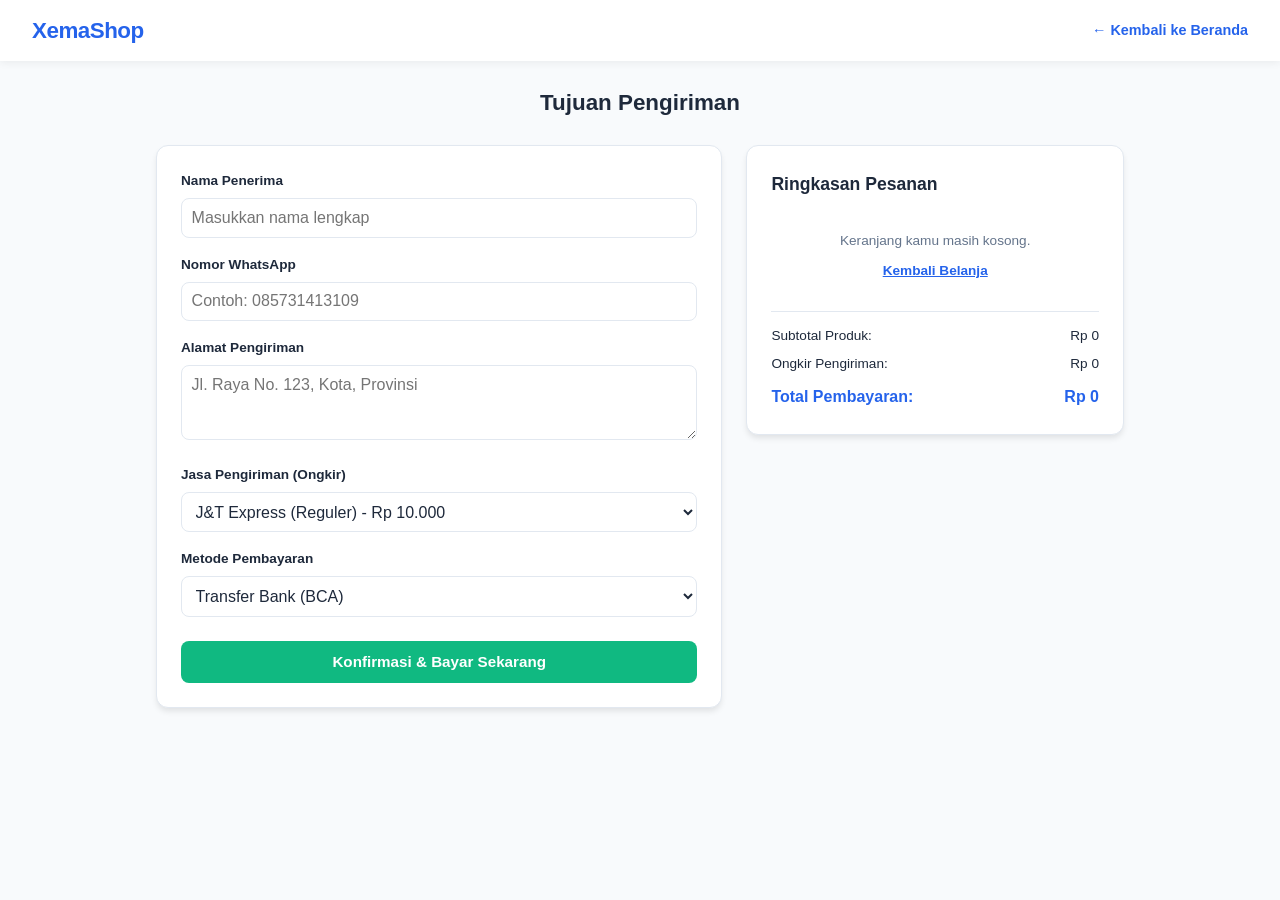
==== commit 641ec276: "Fix: bump version v1000 and full checkout sync" ====
--- a/checkout/checkout.html
+++ b/checkout/checkout.html
@@ -4,8 +4,8 @@
     <meta charset="UTF-8">
     <meta name="viewport" content="width=device-width, initial-scale=1.0">
     <title>Checkout - XemaShop</title>
-    <link rel="stylesheet" href="../halaman utama/halaman-utama.css?v=9999">
-    <link rel="stylesheet" href="checkout.css?v=4444">
+    <link rel="stylesheet" href="../halaman utama/halaman-utama.css?v=1000">
+    <link rel="stylesheet" href="checkout.css?v=1000">
 </head>
 <body>
 
@@ -107,6 +107,6 @@
         </div>
     </div>
 
-    <script src="checkout.js?v=4444"></script>
+    <script src="checkout.js?v=1000"></script>
 </body>
 </html>
--- a/checkout/checkout.css
+++ b/checkout/checkout.css
@@ -1,5 +1,5 @@
 /* ======================================================
-   STYLESHEET CHECKOUT (HYBRID MOBILE & DESKTOP)
+   STYLESHEET CHECKOUT (HYBRID MOBILE & DARK MODE)
    ====================================================== */
 
 * {
@@ -20,10 +20,29 @@
   --shadow: 0 4px 6px -1px rgba(0, 0, 0, 0.1);
 }
 
+/* SUPPORT DARK MODE CHECKOUT */
+body.dark-mode {
+  --bg-color: #0f172a;
+  --card-bg: #1e293b;
+  --text-dark: #f8fafc;
+  --text-muted: #94a3b8;
+  --border-color: #334155;
+  --shadow: 0 4px 6px -1px rgba(0, 0, 0, 0.4);
+}
+
+body.dark-mode select,
+body.dark-mode input,
+body.dark-mode textarea {
+  color: var(--text-dark) !important;
+  background-color: #1e293b !important;
+  border-color: var(--border-color) !important;
+}
+
 body {
   background-color: var(--bg-color);
   color: var(--text-dark);
   line-height: 1.6;
+  transition: background-color 0.3s ease, color 0.3s ease;
 }
 
 .container {
@@ -38,7 +57,7 @@
   color: var(--text-dark);
 }
 
-/* LAYOUT GRID CHECKOUT */
+/* LAYOUT GRID CHECKOUT DESKTOP */
 .checkout-grid {
   display: grid;
   grid-template-columns: 1.2fr 0.8fr;
@@ -73,7 +92,8 @@
   border: 1px solid var(--border-color);
   border-radius: 8px;
   background: var(--card-bg);
-  font-size: 16px; /* Mencegah auto-zoom di Chrome Android */
+  font-size: 16px;
+  color: var(--text-dark);
   box-sizing: border-box;
 }
 
@@ -89,7 +109,7 @@
   font-size: 0.95rem;
 }
 
-/* MEDIA QUERY KHUSUS HP (LAYAR SEMPIT < 768px) */
+/* RESPONSIVE LAYAR SEMPIT / HP (< 768px) */
 @media screen and (max-width: 768px) {
   .container {
     padding: 0 0.8rem !important;
@@ -97,7 +117,7 @@
   }
 
   .checkout-grid {
-    grid-template-columns: 1fr !important; /* Paksa 1 kolom tunggal */
+    grid-template-columns: 1fr !important; /* Wajib 1 kolom tunggal di HP */
     gap: 1rem !important;
   }
 
